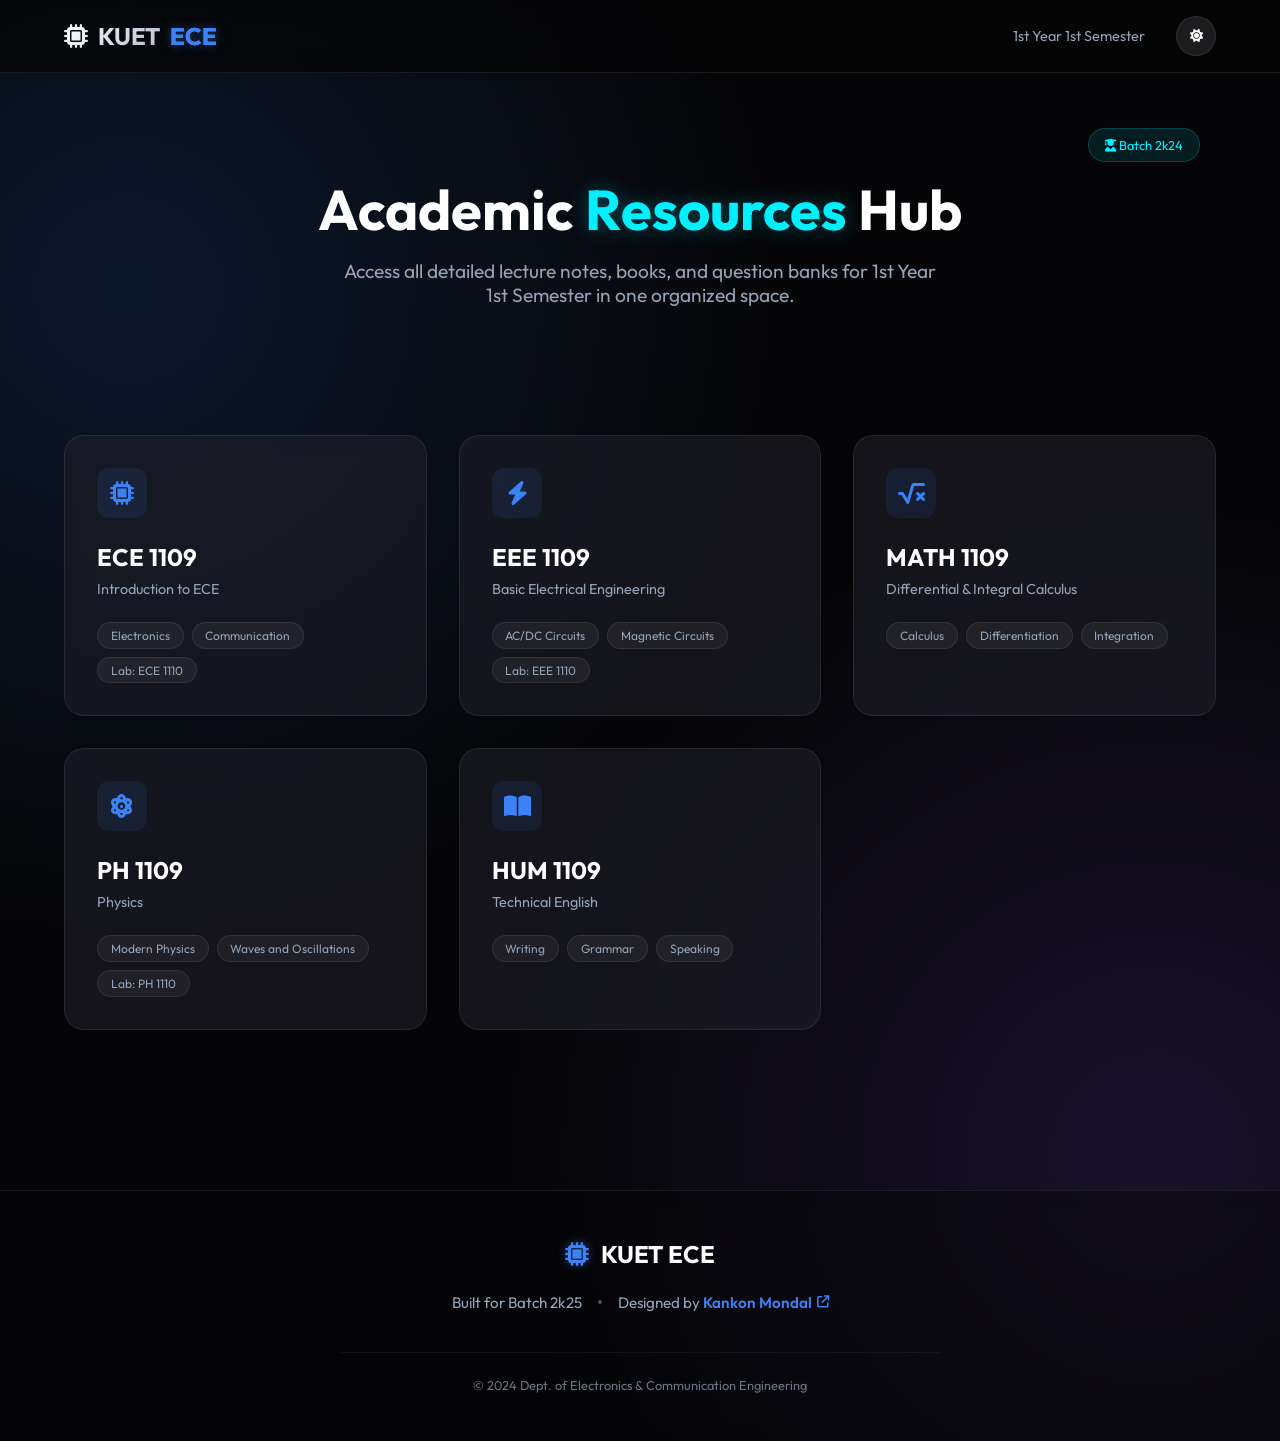
==== index.html @ b1d4f600 "WEbsite" ====
<!DOCTYPE html>
<html lang="en">
<head>
    <meta charset="UTF-8">
    <meta name="viewport" content="width=device-width, initial-scale=1.0">
    <title>KUET ECE | 1-1 Hub</title>
    <link rel="icon" href="logo.ico" type="image/x-icon">
    <link rel="preconnect" href="https://fonts.googleapis.com">
    <link rel="preconnect" href="https://fonts.gstatic.com" crossorigin>
    <link href="https://fonts.googleapis.com/css2?family=Inter:wght@400;500;600;700&family=Outfit:wght@400;500;700&display=swap" rel="stylesheet">
    <link rel="stylesheet" href="style.css">
    <link rel="stylesheet" href="https://cdnjs.cloudflare.com/ajax/libs/font-awesome/6.4.0/css/all.min.css">
</head>
<body>

    <header>
        <div class="logo">
            <i class="fa-solid fa-microchip"></i>
            KUET <span>ECE</span>
        </div>
        <nav>
            <span style="color: var(--text-muted); font-size: 0.9rem;">1st Year 1st Semester</span>
            <button class="theme-toggle" onclick="toggleTheme()" aria-label="Toggle Dark Mode">
                <i class="fa-solid fa-sun"></i>
            </button>
        </nav>
    </header>

    <main>
        <section class="hero">
            <div class="user-badge"><i class="fa-solid fa-user-graduate"></i> Batch 2k24</div>
            <h1>Academic <span class="highlight">Resources</span> Hub</h1>
            <p>Access all detailed lecture notes, books, and question banks for 1st Year 1st Semester in one organized space.</p>
        </section>

        <section class="subject-grid">
            <!-- ECE 1109 -->
            <div class="card" onclick="openViewer('ECE 1109 - Intro to ECE', 'ece')">
                <div class="card-icon"><i class="fa-solid fa-microchip"></i></div>
                <h3>ECE 1109</h3>
                <p>Introduction to ECE</p>
                <div class="tags">
                    <span class="tag">Electronics</span>
                    <span class="tag">Communication</span>
                    <span class="tag">Lab: ECE 1110</span>
                </div>
            </div>

            <!-- EEE 1109 -->
            <div class="card" onclick="openViewer('EEE 1109 - Basic Electrical', 'eee')">
                <div class="card-icon"><i class="fa-solid fa-bolt"></i></div>
                <h3>EEE 1109</h3>
                <p>Basic Electrical Engineering</p>
                <div class="tags">
                    <span class="tag">AC/DC Circuits</span>
                    <span class="tag">Magnetic Circuits</span>
                    <span class="tag">Lab: EEE 1110</span>
                </div>
            </div>

            <!-- Math 1109 -->
            <div class="card" onclick="openViewer('MATH 1109 - Calculus', 'math')">
                <div class="card-icon"><i class="fa-solid fa-square-root-variable"></i></div>
                <h3>MATH 1109</h3>
                <p>Differential & Integral Calculus</p>
                <div class="tags">
                    <span class="tag">Calculus</span>
                    <span class="tag">Differentiation</span>
                    <span class="tag">Integration</span>
                </div>
            </div>

            <!-- Phy 1109 -->
            <div class="card" onclick="openViewer('PH 1109 - Physics', 'phy')">
                <div class="card-icon"><i class="fa-solid fa-atom"></i></div>
                <h3>PH 1109</h3>
                <p>Physics</p>
                <div class="tags">
                    <span class="tag">Modern Physics</span>
                    <span class="tag">Waves and Oscillations</span>
                    <span class="tag">Lab: PH 1110</span>
                </div>
            </div>

            <!-- Hum 1109 -->
            <div class="card" onclick="openViewer('HUM 1109 - Technical English', 'hum')">
                <div class="card-icon"><i class="fa-solid fa-book-open"></i></div>
                <h3>HUM 1109</h3>
                <p>Technical English</p>
                <div class="tags">
                    <span class="tag">Writing</span>
                    <span class="tag">Grammar</span>
                    <span class="tag">Speaking</span>
                </div>
            </div>
        </section>
    </main>

    <div class="resource-viewer" id="viewerModal">
        <div class="viewer-content">
            <div class="viewer-header">
                <h2 id="modalTitle">Subject Name</h2>
                <button class="close-btn" onclick="closeViewer()"><i class="fa-solid fa-xmark"></i></button>
            </div>
            
            <div class="viewer-tabs">
                <button class="tab-btn active" id="notesBtn" onclick="switchTab('notes')">Lecture Notes</button>
                <button class="tab-btn" id="booksBtn" onclick="switchTab('books')">Books</button>
                <button class="tab-btn" onclick="switchTab('questions')">Question Bank</button>
                <button class="tab-btn" id="slidesBtn" onclick="switchTab('slides')">Slides</button>
                <button class="tab-btn" id="notes2k22Btn" onclick="switchTab('notes2k22')">2k22 Notes</button>
                <button class="tab-btn" id="labManualsBtn" onclick="switchTab('labManuals')">Lab Manuals</button>
                <button class="tab-btn" id="writingTabBtn" onclick="switchTab('writing')">Writing Part</button>
                <button class="tab-btn" id="labTabBtn" onclick="switchTab('labs')">Labs (1110)</button>
            </div>
            <iframe id="driveFrame" class="drive-frame" src="about:blank"></iframe>
            
        </div>
    </div>

    <footer>
        <div class="footer-content">
            <div class="footer-logo">
                <i class="fa-solid fa-microchip"></i>
                <span>KUET ECE</span>
            </div>
            
            <div class="footer-links">
                <p>Built for Batch 2k25</p>
                <span class="separator"></span>
                <p>Designed by <a href="https://facebook.com/kankonnil" target="_blank" class="designer-link">Kankon Mondal <i class="fa-solid fa-arrow-up-right-from-square"></i></a></p>
            </div>

            <div class="footer-bottom">
                &copy; 2024 Dept. of Electronics & Communication Engineering
            </div>
        </div>
    </footer>

    <script src="script.js"></script>
</body>
</html>
---- style.css ----
:root {
    --bg-color: #050507;
    --card-bg: rgba(30, 30, 40, 0.6);
    --primary: #3b82f6;
    --accent: #8b5cf6;
    --text-main: #ffffff;
    --text-muted: #94a3b8;
    --glass-border: rgba(255, 255, 255, 0.08);
    --glow: 0 0 20px rgba(59, 130, 246, 0.3);
    --transition: all 0.3s cubic-bezier(0.4, 0, 0.2, 1);
    --ece-color: #00f0ff;
}

* {
    margin: 0;
    padding: 0;
    box-sizing: border-box;
    font-family: 'Outfit', 'Inter', sans-serif;
}

body {
    background-color: var(--bg-color);
    color: var(--text-main);
    background-image: 
        radial-gradient(circle at 10% 20%, rgba(59, 130, 246, 0.15) 0%, transparent 40%),
        radial-gradient(circle at 90% 80%, rgba(139, 92, 246, 0.15) 0%, transparent 40%);
    min-height: 100vh;
    overflow-x: hidden;
}

/* Scrollbar */
::-webkit-scrollbar {
    width: 8px;
}
::-webkit-scrollbar-track {
    background: var(--bg-color);
}
::-webkit-scrollbar-thumb {
    background: #333;
    border-radius: 4px;
}
::-webkit-scrollbar-thumb:hover {
    background: var(--primary);
}

/* Header */
header {
    position: fixed;
    top: 0;
    width: 100%;
    padding: 1rem 5%;
    display: flex;
    justify-content: space-between;
    align-items: center;
    background: rgba(5, 5, 7, 0.8);
    backdrop-filter: blur(12px);
    border-bottom: 1px solid var(--glass-border);
    z-index: 100;
}

.logo {
    font-size: 1.5rem;
    font-weight: 700;
    background: linear-gradient(135deg, #fff, var(--text-muted));
    background-clip: text;
    -webkit-background-clip: text;
    -webkit-text-fill-color: transparent;
    display: flex;
    align-items: center;
    gap: 10px;
}

.logo span {
    color: var(--primary);
    -webkit-text-fill-color: initial;
    text-shadow: 0 0 10px rgba(59, 130, 246, 0.5);
}

nav {
    display: flex;
    align-items: center;
    gap: 15px;
}

/* Main Layout */
main {
    margin-top: 80px;
    padding: 2rem 5%;
    max-width: 1400px;
    margin-left: auto;
    margin-right: auto;
    min-height: calc(100vh - 140px);
}

/* Hero Section */
.hero {
    text-align: center;
    padding: 4rem 0 6rem;
    position: relative;
    animation: fadeIn 0.8s ease-out;
}

.hero h1 {
    font-size: 3.5rem;
    margin-bottom: 1rem;
    line-height: 1.2;
}

.hero h1 .highlight {
    color: var(--ece-color);
    text-shadow: 0 0 20px rgba(0, 240, 255, 0.3);
}

.hero p {
    color: var(--text-muted);
    font-size: 1.2rem;
    max-width: 600px;
    margin: 0 auto 2rem;
}

/* Grid System */
.subject-grid {
    display: grid;
    grid-template-columns: repeat(auto-fit, minmax(300px, 1fr));
    gap: 2rem;
    margin-bottom: 4rem;
}

.card {
    background: var(--card-bg);
    border: 1px solid var(--glass-border);
    border-radius: 20px;
    padding: 2rem;
    transition: var(--transition);
    cursor: pointer;
    position: relative;
    overflow: hidden;
    backdrop-filter: blur(10px);
}

.card::before {
    content: '';
    position: absolute;
    top: 0;
    left: 0;
    width: 100%;
    height: 100%;
    background: linear-gradient(45deg, transparent, rgba(255, 255, 255, 0.03), transparent);
    transform: translateX(-100%);
    transition: 0.5s;
}

.card:hover {
    transform: translateY(-5px);
    border-color: var(--primary);
    box-shadow: 0 10px 30px -10px rgba(0, 0, 0, 0.5);
}

.card:hover::before {
    transform: translateX(100%);
}

.card-icon {
    width: 50px;
    height: 50px;
    background: rgba(59, 130, 246, 0.1);
    border-radius: 12px;
    display: flex;
    align-items: center;
    justify-content: center;
    margin-bottom: 1.5rem;
    color: var(--primary);
    font-size: 1.5rem;
}

.card h3 {
    font-size: 1.5rem;
    margin-bottom: 0.5rem;
}

.card p {
    color: var(--text-muted);
    font-size: 0.9rem;
}

.card .tags {
    margin-top: 1.5rem;
    display: flex;
    gap: 0.5rem;
    flex-wrap: wrap;
}

.tag {
    font-size: 0.75rem;
    padding: 0.3rem 0.8rem;
    background: rgba(255, 255, 255, 0.05);
    border-radius: 20px;
    border: 1px solid var(--glass-border);
    color: var(--text-muted);
}

/* Viewer Modal/Section (Hidden by default) */
.resource-viewer {
    position: fixed;
    top: 0;
    left: 0;
    width: 100%;
    height: 100%;
    background: rgba(0, 0, 0, 0.8);
    backdrop-filter: blur(5px);
    z-index: 1000;
    display: none;
    opacity: 0;
    transition: opacity 0.3s ease;
    align-items: center;
    justify-content: center;
}

.resource-viewer.active {
    display: flex;
    opacity: 1;
}

.viewer-content {
    width: 90%;
    height: 90%;
    max-width: 1200px;
    background: #111;
    border-radius: 20px;
    border: 1px solid var(--glass-border);
    display: flex;
    flex-direction: column;
    overflow: hidden;
    box-shadow: 0 25px 50px -12px rgba(0, 0, 0, 0.5);
    animation: scaleIn 0.3s ease;
}

.viewer-header {
    padding: 1.5rem;
    border-bottom: 1px solid var(--glass-border);
    display: flex;
    justify-content: space-between;
    align-items: center;
    background: rgba(20, 20, 30, 0.9);
}

.close-btn {
    background: none;
    border: none;
    color: var(--text-muted);
    font-size: 1.5rem;
    cursor: pointer;
    transition: 0.2s;
}

.close-btn:hover {
    color: #fff;
}

.viewer-tabs {
    display: flex;
    gap: 1rem;
    padding: 1rem 1.5rem;
    background: rgba(255, 255, 255, 0.02);
}

.tab-btn {
    background: none;
    border: none;
    color: var(--text-muted);
    padding: 0.5rem 1rem;
    cursor: pointer;
    font-size: 0.9rem;
    border-radius: 8px;
    transition: 0.2s;
}

.tab-btn.active {
    background: var(--primary);
    color: #fff;
}

.drive-frame {
    flex: 1;
    width: 100%;
    border: none;
    background: #ffffff;
}

.drive-frame.inverted {
    filter: invert(1) hue-rotate(180deg);
}

/* Animations */
@keyframes fadeIn {
    from { opacity: 0; transform: translateY(20px); }
    to { opacity: 1; transform: translateY(0); }
}

@keyframes scaleIn {
    from { opacity: 0; transform: scale(0.95); }
    to { opacity: 1; transform: scale(1); }
}

/* Footer */
/* Footer */
footer {
    border-top: 1px solid var(--glass-border);
    background: rgba(5, 5, 7, 0.5); /* Semi-transparent dark for default */
    backdrop-filter: blur(10px);
    margin-top: 4rem;
}

.footer-content {
    max-width: 1200px;
    margin: 0 auto;
    padding: 3rem 1.5rem;
    display: flex;
    flex-direction: column;
    align-items: center;
    gap: 1.5rem;
    text-align: center;
}

.footer-logo {
    display: flex;
    align-items: center;
    gap: 0.8rem;
    font-size: 1.5rem;
    font-weight: 700;
    color: var(--text-main);
}

.footer-logo i {
    color: var(--primary);
    filter: drop-shadow(0 0 5px rgba(59, 130, 246, 0.5));
}

.footer-links {
    display: flex;
    align-items: center;
    gap: 1rem;
    flex-wrap: wrap;
    justify-content: center;
    color: var(--text-muted);
    font-size: 0.95rem;
}

.separator {
    width: 4px;
    height: 4px;
    background: var(--text-muted);
    border-radius: 50%;
    opacity: 0.5;
}

.designer-link {
    color: var(--primary);
    text-decoration: none;
    font-weight: 600;
    transition: var(--transition);
    display: inline-flex;
    align-items: center;
    gap: 5px;
}

.designer-link:hover {
    color: var(--accent);
    text-decoration: underline;
    text-underline-offset: 4px;
}

.designer-link i {
    font-size: 0.8em;
}

.footer-bottom {
    font-size: 0.8rem;
    color: var(--text-muted);
    opacity: 0.7;
    margin-top: 1rem;
    padding-top: 1.5rem;
    border-top: 1px solid var(--glass-border);
    width: 100%;
    max-width: 600px;
}

/* Badge for user */
.user-badge {
    position: absolute;
    top: 1rem;
    right: 1rem;
    background: rgba(0, 240, 255, 0.1);
    color: var(--ece-color);
    padding: 0.5rem 1rem;
    border-radius: 20px;
    font-size: 0.8rem;
    border: 1px solid rgba(0, 240, 255, 0.2);
}

/* Mobile Responsiveness */
@media (max-width: 768px) {
    header {
        padding: 1rem;
    }

    .hero h1 {
        font-size: 2.5rem;
    }

    .subject-grid {
        grid-template-columns: 1fr;
    }

    .viewer-content {
        width: 100%;
        height: 100%;
        border-radius: 0;
        border: none;
    }

    .viewer-header {
        padding: 1rem;
    }
    
    .viewer-header h2 {
        font-size: 1.2rem;
    }

    .viewer-tabs {
        padding: 0.5rem;
        flex-wrap: wrap; /* Allow wrapping to multiple lines */
        justify-content: center;
        overflow-x: visible; /* Remove horizontal scroll */
        gap: 0.5rem;
    }
    
    .viewer-tabs::-webkit-scrollbar {
        display: none; /* Hide scrollbar */
    }

    .tab-btn {
        flex: 1 1 calc(33% - 10px); /* 3 items per row approx, or auto wrap */
        min-width: 100px;
        text-align: center;
        white-space: normal; /* Allow text to wrap to 2 lines */
        line-height: 1.2;
        padding: 0.8rem 0.5rem;
        display: flex;
        align-items: center;
        justify-content: center;
        height: auto;
    }
}
/* Light Mode Override */
[data-theme="light"] {
    --bg-color: #f8fafc;
    --card-bg: rgba(255, 255, 255, 0.9);
    --primary: #2563eb;
    --accent: #7c3aed;
    --text-main: #0f172a;
    --text-muted: #64748b;
    --glass-border: rgba(0, 0, 0, 0.08); /* More subtle border */
    --glow: 0 0 20px rgba(37, 99, 235, 0.15);
    --ece-color: #0284c7;
}

/* Light mode specific adjustments */
[data-theme="light"] .logo span {
    text-shadow: none;
}

[data-theme="light"] header {
    background: rgba(255, 255, 255, 0.85); /* Light glass */
}

[data-theme="light"] .user-badge {
    background: rgba(2, 132, 199, 0.1);
    color: var(--ece-color);
    border: 1px solid rgba(2, 132, 199, 0.2);
}

[data-theme="light"] .card {
    box-shadow: 0 4px 6px -1px rgba(0, 0, 0, 0.05);
}

[data-theme="light"] .card:hover {
    box-shadow: 0 20px 25px -5px rgba(0, 0, 0, 0.1), 0 10px 10px -5px rgba(0, 0, 0, 0.04);
}

[data-theme="light"] .viewer-content {
    background: #ffffff;
    box-shadow: 0 25px 50px -12px rgba(0, 0, 0, 0.15);
}

[data-theme="light"] .viewer-header {
    background: rgba(248, 250, 252, 0.95);
    border-bottom: 1px solid rgba(0, 0, 0, 0.05);
}

[data-theme="light"] .viewer-tabs {
    background: rgba(0, 0, 0, 0.02);
}

[data-theme="light"] .tag {
    background: rgba(0, 0, 0, 0.04);
    border-color: rgba(0,0,0,0.05);
}

[data-theme="light"] footer {
    background: rgba(255, 255, 255, 0.85);
}

/* The toggle button style */
.theme-toggle {
    background: rgba(255, 255, 255, 0.1);
    border: 1px solid var(--glass-border);
    color: var(--text-main);
    width: 40px;
    height: 40px;
    border-radius: 50%;
    display: flex;
    align-items: center;
    justify-content: center;
    cursor: pointer;
    transition: var(--transition);
    margin-left: 1rem;
}

.theme-toggle:hover {
    background: var(--primary);
    color: white;
    transform: rotate(15deg);
}

[data-theme="light"] .theme-toggle {
    background: rgba(0, 0, 0, 0.05);
}
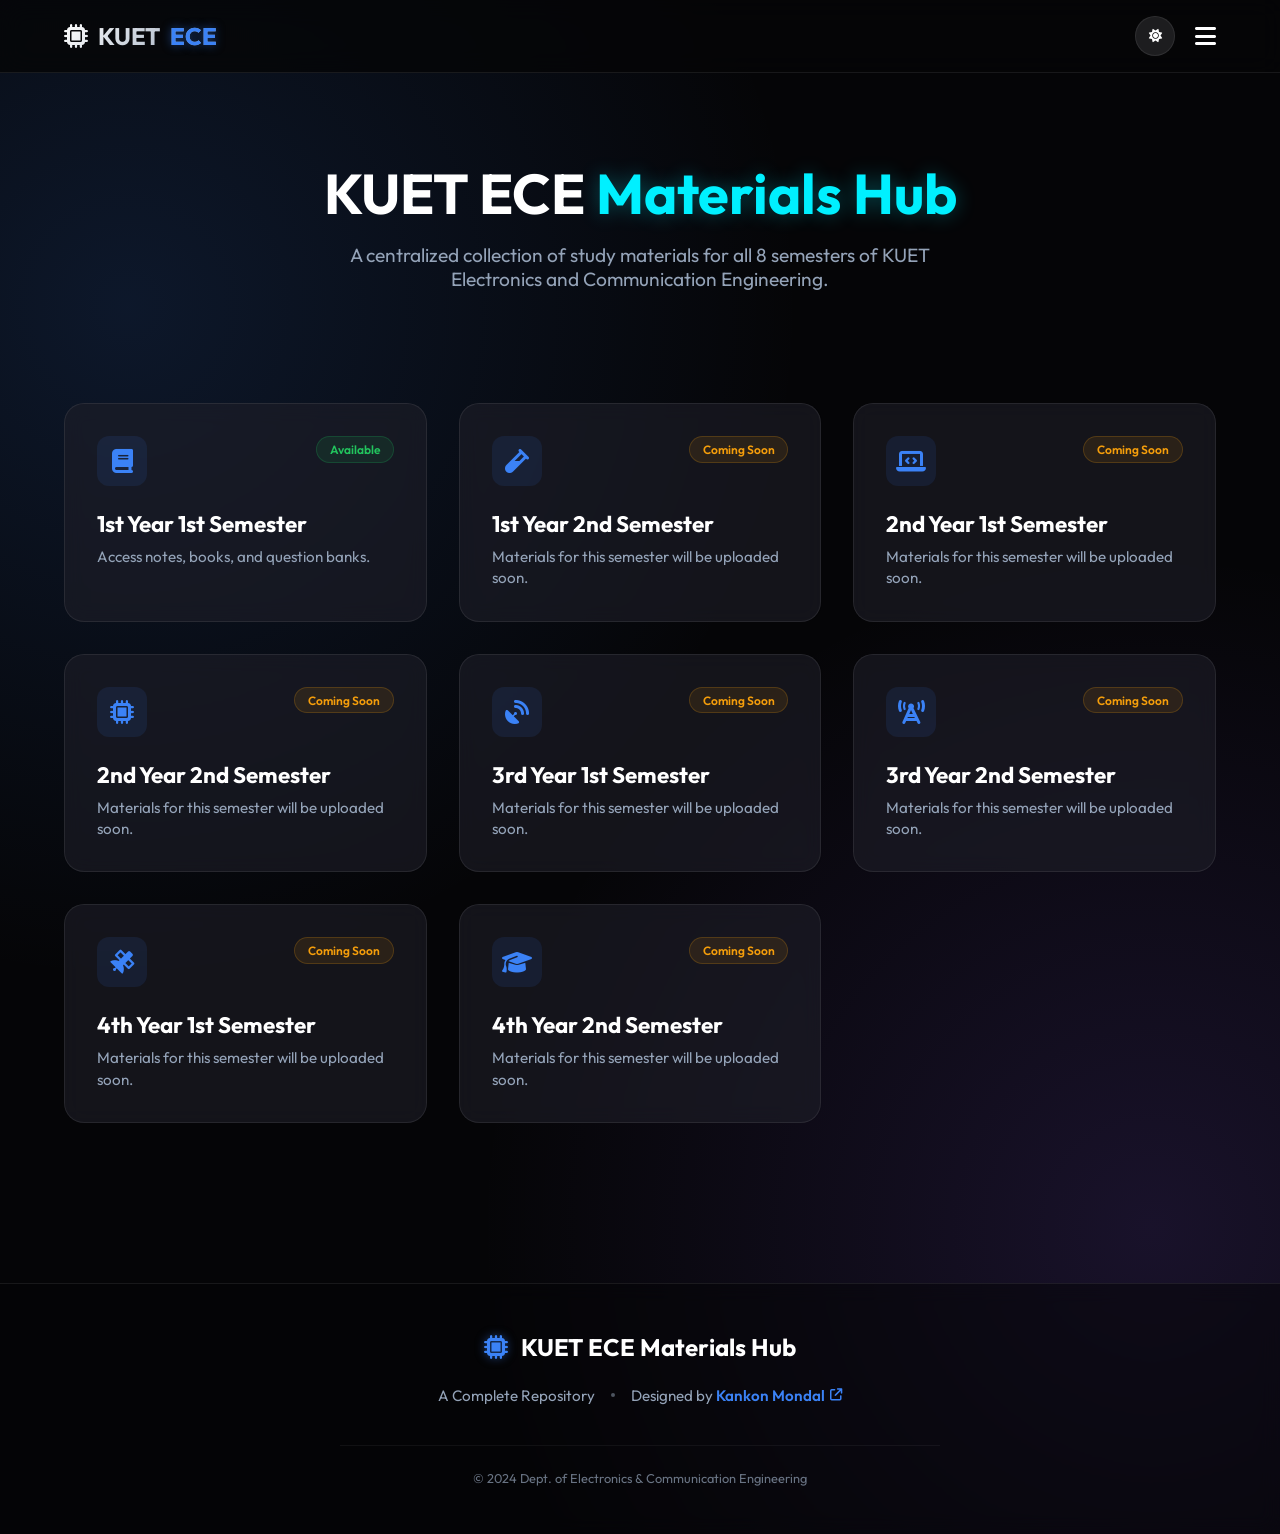
==== commit 55c9ba14: "Added All Semesters" ====
--- a/index.html
+++ b/index.html
@@ -3,130 +3,147 @@
 <head>
     <meta charset="UTF-8">
     <meta name="viewport" content="width=device-width, initial-scale=1.0">
-    <title>KUET ECE | 1-1 Hub</title>
-    <link rel="icon" href="logo.ico" type="image/x-icon">
+    <title>KUET ECE Materials Hub</title>
+    <meta name="description" content="A centralized collection of study materials for KUET Electronics and Communication Engineering.">
+    <meta property="og:title" content="KUET ECE Materials Hub">
+    <meta property="og:description" content="Access lecture notes, books, and question banks for KUET ECE.">
+    <meta property="og:type" content="website">
+    <meta name="theme-color" content="#3b82f6">
+    <link rel="icon" href="assets/logo.ico" type="image/x-icon">
     <link rel="preconnect" href="https://fonts.googleapis.com">
     <link rel="preconnect" href="https://fonts.gstatic.com" crossorigin>
     <link href="https://fonts.googleapis.com/css2?family=Inter:wght@400;500;600;700&family=Outfit:wght@400;500;700&display=swap" rel="stylesheet">
-    <link rel="stylesheet" href="style.css">
+    <link rel="stylesheet" href="css/style.css">
     <link rel="stylesheet" href="https://cdnjs.cloudflare.com/ajax/libs/font-awesome/6.4.0/css/all.min.css">
 </head>
 <body>
 
     <header>
-        <div class="logo">
+        <a href="index.html" class="logo">
             <i class="fa-solid fa-microchip"></i>
             KUET <span>ECE</span>
-        </div>
-        <nav>
-            <span style="color: var(--text-muted); font-size: 0.9rem;">1st Year 1st Semester</span>
-            <button class="theme-toggle" onclick="toggleTheme()" aria-label="Toggle Dark Mode">
-                <i class="fa-solid fa-sun"></i>
-            </button>
+        </a>
+        <nav class="main-nav">
+            <div class="nav-links">
+                <a href="index.html" class="active">Home</a>
+                <a href="pages/semester-1-1.html">Semester 1-1</a>
+                <a href="pages/semester-1-2.html">Semester 1-2</a>
+                <a href="pages/semester-2-1.html">Semester 2-1</a>
+                <a href="pages/semester-2-2.html">Semester 2-2</a>
+                <a href="pages/semester-3-1.html">Semester 3-1</a>
+                <a href="pages/semester-3-2.html">Semester 3-2</a>
+                <a href="pages/semester-4-1.html">Semester 4-1</a>
+                <a href="pages/semester-4-2.html">Semester 4-2</a>
+            </div>
+            <div class="nav-actions">
+                <button class="theme-toggle" onclick="toggleTheme()" aria-label="Toggle Dark Mode">
+                    <i class="fa-solid fa-sun"></i>
+                </button>
+                <button class="mobile-menu-btn" onclick="toggleMobileMenu()" aria-label="Toggle Menu">
+                    <i class="fa-solid fa-bars"></i>
+                </button>
+            </div>
         </nav>
     </header>
 
     <main>
-        <section class="hero">
-            <div class="user-badge"><i class="fa-solid fa-user-graduate"></i> Batch 2k24</div>
-            <h1>Academic <span class="highlight">Resources</span> Hub</h1>
-            <p>Access all detailed lecture notes, books, and question banks for 1st Year 1st Semester in one organized space.</p>
+        <section class="hero hub-hero">
+            <h1>KUET ECE <span class="highlight">Materials Hub</span></h1>
+            <p>A centralized collection of study materials for all 8 semesters of KUET Electronics and Communication Engineering.</p>
         </section>
 
-        <section class="subject-grid">
-            <!-- ECE 1109 -->
-            <div class="card" onclick="openViewer('ECE 1109 - Intro to ECE', 'ece')">
-                <div class="card-icon"><i class="fa-solid fa-microchip"></i></div>
-                <h3>ECE 1109</h3>
-                <p>Introduction to ECE</p>
-                <div class="tags">
-                    <span class="tag">Electronics</span>
-                    <span class="tag">Communication</span>
-                    <span class="tag">Lab: ECE 1110</span>
+        <section class="hub-grid">
+            <!-- Semester 1-1 -->
+            <a href="pages/semester-1-1.html" class="hub-card">
+                <div class="hub-card-header">
+                    <div class="hub-card-icon"><i class="fa-solid fa-book"></i></div>
+                    <span class="status-badge available">Available</span>
                 </div>
-            </div>
+                <h3>1st Year 1st Semester</h3>
+                <p>Access notes, books, and question banks.</p>
+            </a>
 
-            <!-- EEE 1109 -->
-            <div class="card" onclick="openViewer('EEE 1109 - Basic Electrical', 'eee')">
-                <div class="card-icon"><i class="fa-solid fa-bolt"></i></div>
-                <h3>EEE 1109</h3>
-                <p>Basic Electrical Engineering</p>
-                <div class="tags">
-                    <span class="tag">AC/DC Circuits</span>
-                    <span class="tag">Magnetic Circuits</span>
-                    <span class="tag">Lab: EEE 1110</span>
+            <!-- Semester 1-2 -->
+            <a href="pages/semester-1-2.html" class="hub-card">
+                <div class="hub-card-header">
+                    <div class="hub-card-icon"><i class="fa-solid fa-vial"></i></div>
+                    <span class="status-badge upcoming">Coming Soon</span>
                 </div>
-            </div>
+                <h3>1st Year 2nd Semester</h3>
+                <p>Materials for this semester will be uploaded soon.</p>
+            </a>
 
-            <!-- Math 1109 -->
-            <div class="card" onclick="openViewer('MATH 1109 - Calculus', 'math')">
-                <div class="card-icon"><i class="fa-solid fa-square-root-variable"></i></div>
-                <h3>MATH 1109</h3>
-                <p>Differential & Integral Calculus</p>
-                <div class="tags">
-                    <span class="tag">Calculus</span>
-                    <span class="tag">Differentiation</span>
-                    <span class="tag">Integration</span>
+            <!-- Semester 2-1 -->
+            <a href="pages/semester-2-1.html" class="hub-card">
+                <div class="hub-card-header">
+                    <div class="hub-card-icon"><i class="fa-solid fa-laptop-code"></i></div>
+                    <span class="status-badge upcoming">Coming Soon</span>
                 </div>
-            </div>
+                <h3>2nd Year 1st Semester</h3>
+                <p>Materials for this semester will be uploaded soon.</p>
+            </a>
 
-            <!-- Phy 1109 -->
-            <div class="card" onclick="openViewer('PH 1109 - Physics', 'phy')">
-                <div class="card-icon"><i class="fa-solid fa-atom"></i></div>
-                <h3>PH 1109</h3>
-                <p>Physics</p>
-                <div class="tags">
-                    <span class="tag">Modern Physics</span>
-                    <span class="tag">Waves and Oscillations</span>
-                    <span class="tag">Lab: PH 1110</span>
+            <!-- Semester 2-2 -->
+            <a href="pages/semester-2-2.html" class="hub-card">
+                <div class="hub-card-header">
+                    <div class="hub-card-icon"><i class="fa-solid fa-microchip"></i></div>
+                    <span class="status-badge upcoming">Coming Soon</span>
                 </div>
-            </div>
+                <h3>2nd Year 2nd Semester</h3>
+                <p>Materials for this semester will be uploaded soon.</p>
+            </a>
 
-            <!-- Hum 1109 -->
-            <div class="card" onclick="openViewer('HUM 1109 - Technical English', 'hum')">
-                <div class="card-icon"><i class="fa-solid fa-book-open"></i></div>
-                <h3>HUM 1109</h3>
-                <p>Technical English</p>
-                <div class="tags">
-                    <span class="tag">Writing</span>
-                    <span class="tag">Grammar</span>
-                    <span class="tag">Speaking</span>
+            <!-- Semester 3-1 -->
+            <a href="pages/semester-3-1.html" class="hub-card">
+                <div class="hub-card-header">
+                    <div class="hub-card-icon"><i class="fa-solid fa-satellite-dish"></i></div>
+                    <span class="status-badge upcoming">Coming Soon</span>
                 </div>
-            </div>
+                <h3>3rd Year 1st Semester</h3>
+                <p>Materials for this semester will be uploaded soon.</p>
+            </a>
+
+            <!-- Semester 3-2 -->
+            <a href="pages/semester-3-2.html" class="hub-card">
+                <div class="hub-card-header">
+                    <div class="hub-card-icon"><i class="fa-solid fa-tower-cell"></i></div>
+                    <span class="status-badge upcoming">Coming Soon</span>
+                </div>
+                <h3>3rd Year 2nd Semester</h3>
+                <p>Materials for this semester will be uploaded soon.</p>
+            </a>
+
+            <!-- Semester 4-1 -->
+            <a href="pages/semester-4-1.html" class="hub-card">
+                <div class="hub-card-header">
+                    <div class="hub-card-icon"><i class="fa-solid fa-satellite"></i></div>
+                    <span class="status-badge upcoming">Coming Soon</span>
+                </div>
+                <h3>4th Year 1st Semester</h3>
+                <p>Materials for this semester will be uploaded soon.</p>
+            </a>
+
+            <!-- Semester 4-2 -->
+            <a href="pages/semester-4-2.html" class="hub-card">
+                <div class="hub-card-header">
+                    <div class="hub-card-icon"><i class="fa-solid fa-graduation-cap"></i></div>
+                    <span class="status-badge upcoming">Coming Soon</span>
+                </div>
+                <h3>4th Year 2nd Semester</h3>
+                <p>Materials for this semester will be uploaded soon.</p>
+            </a>
         </section>
     </main>
-
-    <div class="resource-viewer" id="viewerModal">
-        <div class="viewer-content">
-            <div class="viewer-header">
-                <h2 id="modalTitle">Subject Name</h2>
-                <button class="close-btn" onclick="closeViewer()"><i class="fa-solid fa-xmark"></i></button>
-            </div>
-            
-            <div class="viewer-tabs">
-                <button class="tab-btn active" id="notesBtn" onclick="switchTab('notes')">Lecture Notes</button>
-                <button class="tab-btn" id="booksBtn" onclick="switchTab('books')">Books</button>
-                <button class="tab-btn" onclick="switchTab('questions')">Question Bank</button>
-                <button class="tab-btn" id="slidesBtn" onclick="switchTab('slides')">Slides</button>
-                <button class="tab-btn" id="notes2k22Btn" onclick="switchTab('notes2k22')">2k22 Notes</button>
-                <button class="tab-btn" id="labManualsBtn" onclick="switchTab('labManuals')">Lab Manuals</button>
-                <button class="tab-btn" id="writingTabBtn" onclick="switchTab('writing')">Writing Part</button>
-                <button class="tab-btn" id="labTabBtn" onclick="switchTab('labs')">Labs (1110)</button>
-            </div>
-            <iframe id="driveFrame" class="drive-frame" src="about:blank"></iframe>
-            
-        </div>
-    </div>
 
     <footer>
         <div class="footer-content">
             <div class="footer-logo">
                 <i class="fa-solid fa-microchip"></i>
-                <span>KUET ECE</span>
+                <span>KUET ECE Materials Hub</span>
             </div>
             
             <div class="footer-links">
-                <p>Built for Batch 2k25</p>
+                <p>A Complete Repository</p>
                 <span class="separator"></span>
                 <p>Designed by <a href="https://facebook.com/kankonnil" target="_blank" class="designer-link">Kankon Mondal <i class="fa-solid fa-arrow-up-right-from-square"></i></a></p>
             </div>
@@ -137,6 +154,9 @@
         </div>
     </footer>
 
-    <script src="script.js"></script>
+    <script src="js/script.js"></script>
+    <button id="scrollTopBtn" class="scroll-top-btn" onclick="scrollToTop()" aria-label="Scroll to top">
+        <i class="fa-solid fa-arrow-up"></i>
+    </button>
 </body>
 </html>
--- a/css/style.css
+++ b/css/style.css
@@ -0,0 +1,838 @@
+:root {
+    --bg-color: #050507;
+    --card-bg: rgba(30, 30, 40, 0.6);
+    --primary: #3b82f6;
+    --accent: #8b5cf6;
+    --text-main: #ffffff;
+    --text-muted: #94a3b8;
+    --glass-border: rgba(255, 255, 255, 0.08);
+    --glow: 0 0 20px rgba(59, 130, 246, 0.3);
+    --transition: all 0.3s cubic-bezier(0.4, 0, 0.2, 1);
+    --ece-color: #00f0ff;
+}
+
+* {
+    margin: 0;
+    padding: 0;
+    box-sizing: border-box;
+    font-family: 'Outfit', 'Inter', sans-serif;
+}
+
+body {
+    background-color: var(--bg-color);
+    color: var(--text-main);
+    background-image: 
+        radial-gradient(circle at 10% 20%, rgba(59, 130, 246, 0.15) 0%, transparent 40%),
+        radial-gradient(circle at 90% 80%, rgba(139, 92, 246, 0.15) 0%, transparent 40%);
+    min-height: 100vh;
+    overflow-x: hidden;
+}
+
+/* Scrollbar */
+::-webkit-scrollbar {
+    width: 8px;
+}
+::-webkit-scrollbar-track {
+    background: var(--bg-color);
+}
+::-webkit-scrollbar-thumb {
+    background: #333;
+    border-radius: 4px;
+}
+::-webkit-scrollbar-thumb:hover {
+    background: var(--primary);
+}
+
+/* Header */
+header {
+    position: fixed;
+    top: 0;
+    width: 100%;
+    padding: 1rem 5%;
+    display: flex;
+    justify-content: space-between;
+    align-items: center;
+    background: rgba(5, 5, 7, 0.8);
+    backdrop-filter: blur(12px);
+    border-bottom: 1px solid var(--glass-border);
+    z-index: 100;
+    transition: var(--transition);
+}
+
+header.scrolled {
+    padding: 0.6rem 5%;
+    background: rgba(5, 5, 7, 0.95);
+    box-shadow: 0 10px 30px rgba(0, 0, 0, 0.5);
+    border-bottom: 1px solid rgba(255, 255, 255, 0.1);
+}
+
+[data-theme="light"] header.scrolled {
+    background: rgba(255, 255, 255, 0.95);
+    box-shadow: 0 10px 20px rgba(0, 0, 0, 0.05);
+    border-bottom: 1px solid rgba(0, 0, 0, 0.1);
+}
+
+.logo {
+    font-size: 1.5rem;
+    font-weight: 700;
+    background: linear-gradient(135deg, #fff, var(--text-muted));
+    background-clip: text;
+    -webkit-background-clip: text;
+    -webkit-text-fill-color: transparent;
+    display: flex;
+    align-items: center;
+    gap: 10px;
+    text-decoration: none;
+}
+
+.logo span {
+    color: var(--primary);
+    -webkit-text-fill-color: initial;
+    text-shadow: 0 0 10px rgba(59, 130, 246, 0.5);
+}
+
+.main-nav {
+    display: flex;
+    align-items: center;
+    gap: 20px;
+}
+
+.nav-links {
+    display: none; /* Hide nav by default, toggle with hamburger */
+    position: absolute;
+    top: 100%;
+    right: 5%;
+    left: auto;
+    width: 250px;
+    background: rgba(15, 15, 20, 0.95);
+    backdrop-filter: blur(15px);
+    flex-direction: column;
+    padding: 1rem;
+    border: 1px solid var(--glass-border);
+    border-top: none;
+    border-radius: 0 0 16px 16px;
+    gap: 5px;
+    box-shadow: 0 10px 30px rgba(0, 0, 0, 0.5);
+}
+
+.nav-links.active {
+    display: flex;
+}
+
+.nav-links a {
+    color: var(--text-muted);
+    text-decoration: none;
+    font-size: 0.95rem;
+    font-weight: 500;
+    transition: var(--transition);
+    padding: 0.8rem 1rem;
+    border-radius: 8px;
+    width: 100%;
+    text-align: left;
+}
+
+.nav-links a:hover,
+.nav-links a.active {
+    color: var(--text-main);
+    background: rgba(255, 255, 255, 0.05);
+}
+
+[data-theme="light"] .nav-links {
+    background: rgba(255, 255, 255, 0.95);
+}
+
+[data-theme="light"] .nav-links a:hover,
+[data-theme="light"] .nav-links a.active {
+    color: var(--primary);
+    background: rgba(0, 0, 0, 0.05);
+}
+
+.nav-actions {
+    display: flex;
+    align-items: center;
+    gap: 10px;
+}
+
+.mobile-menu-btn {
+    display: block;
+    background: none;
+    border: none;
+    color: var(--text-main);
+    font-size: 1.5rem;
+    cursor: pointer;
+    margin-left: 10px;
+}
+
+/* Main Layout */
+main {
+    margin-top: 80px;
+    padding: 2rem 5%;
+    max-width: 1400px;
+    margin-left: auto;
+    margin-right: auto;
+    min-height: calc(100vh - 140px);
+}
+
+/* Hero Section */
+.hero {
+    text-align: center;
+    padding: 4rem 0 6rem;
+    position: relative;
+    animation: fadeIn 0.8s ease-out;
+}
+
+.hero h1 {
+    font-size: 3.5rem;
+    margin-bottom: 1rem;
+    line-height: 1.2;
+}
+
+.hero h1 .highlight {
+    color: var(--ece-color);
+    text-shadow: 0 0 20px rgba(0, 240, 255, 0.3);
+}
+
+.hero p {
+    color: var(--text-muted);
+    font-size: 1.2rem;
+    max-width: 600px;
+    margin: 0 auto 2rem;
+}
+
+/* Grid System */
+.subject-grid {
+    display: grid;
+    grid-template-columns: repeat(auto-fit, minmax(300px, 1fr));
+    gap: 2rem;
+    margin-bottom: 4rem;
+}
+
+.card {
+    background: var(--card-bg);
+    border: 1px solid var(--glass-border);
+    border-radius: 20px;
+    padding: 2rem;
+    transition: var(--transition);
+    cursor: pointer;
+    position: relative;
+    overflow: hidden;
+    backdrop-filter: blur(10px);
+}
+
+.card::before {
+    content: '';
+    position: absolute;
+    top: 0;
+    left: 0;
+    width: 100%;
+    height: 100%;
+    background: linear-gradient(45deg, transparent, rgba(255, 255, 255, 0.03), transparent);
+    transform: translateX(-100%);
+    transition: 0.5s;
+}
+
+.card:hover {
+    transform: translateY(-5px);
+    border-color: var(--primary);
+    box-shadow: 0 10px 30px -10px rgba(0, 0, 0, 0.5);
+}
+
+.card:hover::before {
+    transform: translateX(100%);
+}
+
+.card-icon {
+    width: 50px;
+    height: 50px;
+    background: rgba(59, 130, 246, 0.1);
+    border-radius: 12px;
+    display: flex;
+    align-items: center;
+    justify-content: center;
+    margin-bottom: 1.5rem;
+    color: var(--primary);
+    font-size: 1.5rem;
+}
+
+.card h3 {
+    font-size: 1.5rem;
+    margin-bottom: 0.5rem;
+}
+
+.card p {
+    color: var(--text-muted);
+    font-size: 0.9rem;
+}
+
+.card .tags {
+    margin-top: 1.5rem;
+    display: flex;
+    gap: 0.5rem;
+    flex-wrap: wrap;
+}
+
+.tag {
+    font-size: 0.75rem;
+    padding: 0.3rem 0.8rem;
+    background: rgba(255, 255, 255, 0.05);
+    border-radius: 20px;
+    border: 1px solid var(--glass-border);
+    color: var(--text-muted);
+}
+
+/* Hub Layout */
+.hub-hero {
+    padding: 3rem 0 5rem;
+}
+
+.hub-grid {
+    display: grid;
+    grid-template-columns: repeat(auto-fill, minmax(280px, 1fr));
+    gap: 2rem;
+    margin-bottom: 4rem;
+}
+
+@keyframes slideUpFade {
+    from {
+        opacity: 0;
+        transform: translateY(30px);
+    }
+    to {
+        opacity: 1;
+        transform: translateY(0);
+    }
+}
+
+.hub-card {
+    background: var(--card-bg);
+    border: 1px solid var(--glass-border);
+    border-radius: 20px;
+    padding: 2rem;
+    transition: var(--transition);
+    cursor: pointer;
+    position: relative;
+    overflow: hidden;
+    backdrop-filter: blur(10px);
+    text-decoration: none;
+    color: var(--text-main);
+    display: flex;
+    flex-direction: column;
+    opacity: 0;
+    animation: slideUpFade 0.6s cubic-bezier(0.16, 1, 0.3, 1) forwards;
+}
+
+.hub-card:nth-child(1) { animation-delay: 0.05s; }
+.hub-card:nth-child(2) { animation-delay: 0.1s; }
+.hub-card:nth-child(3) { animation-delay: 0.15s; }
+.hub-card:nth-child(4) { animation-delay: 0.2s; }
+.hub-card:nth-child(5) { animation-delay: 0.25s; }
+.hub-card:nth-child(6) { animation-delay: 0.3s; }
+.hub-card:nth-child(7) { animation-delay: 0.35s; }
+.hub-card:nth-child(8) { animation-delay: 0.4s; }
+
+.hub-card:hover {
+    transform: translateY(-5px);
+    border-color: var(--primary);
+    box-shadow: 0 10px 30px -10px rgba(0, 0, 0, 0.5);
+}
+
+.hub-card-header {
+    display: flex;
+    justify-content: space-between;
+    align-items: flex-start;
+    margin-bottom: 1.5rem;
+}
+
+.hub-card-icon {
+    width: 50px;
+    height: 50px;
+    background: rgba(59, 130, 246, 0.1);
+    border-radius: 12px;
+    display: flex;
+    align-items: center;
+    justify-content: center;
+    color: var(--primary);
+    font-size: 1.5rem;
+}
+
+.hub-card h3 {
+    font-size: 1.4rem;
+    margin-bottom: 0.5rem;
+}
+
+.hub-card p {
+    color: var(--text-muted);
+    font-size: 0.95rem;
+    line-height: 1.4;
+    flex-grow: 1;
+}
+
+.status-badge {
+    font-size: 0.75rem;
+    padding: 0.3rem 0.8rem;
+    border-radius: 20px;
+    font-weight: 600;
+}
+
+.status-badge.available {
+    background: rgba(34, 197, 94, 0.1);
+    color: #22c55e;
+    border: 1px solid rgba(34, 197, 94, 0.2);
+}
+
+.status-badge.upcoming {
+    background: rgba(245, 158, 11, 0.1);
+    color: #f59e0b;
+    border: 1px solid rgba(245, 158, 11, 0.2);
+}
+
+[data-theme="light"] .status-badge.available {
+    background: #dcfce7;
+    color: #166534;
+}
+
+[data-theme="light"] .status-badge.upcoming {
+    background: #fef3c7;
+    color: #92400e;
+}
+
+/* Coming Soon Pages */
+.center-main {
+    display: flex;
+    align-items: center;
+    justify-content: center;
+    min-height: calc(100vh - 250px);
+}
+
+.coming-soon-page {
+    text-align: center;
+    animation: fadeIn 0.8s ease-out;
+    padding: 3rem;
+    background: var(--card-bg);
+    border: 1px solid var(--glass-border);
+    border-radius: 24px;
+    backdrop-filter: blur(10px);
+    max-width: 600px;
+    width: 100%;
+}
+
+.coming-soon-icon {
+    font-size: 4rem;
+    color: var(--primary);
+    margin-bottom: 1.5rem;
+    filter: drop-shadow(0 0 15px rgba(59, 130, 246, 0.5));
+    animation: float 3s ease-in-out infinite;
+}
+
+.coming-soon-page h2 {
+    font-size: 2.5rem;
+    margin-bottom: 1rem;
+    color: var(--text-main);
+}
+
+.coming-soon-page p {
+    color: var(--text-muted);
+    font-size: 1.1rem;
+    margin-bottom: 2.5rem;
+}
+
+.btn-back {
+    display: inline-flex;
+    align-items: center;
+    gap: 8px;
+    background: var(--primary);
+    color: #fff;
+    padding: 0.8rem 1.5rem;
+    border-radius: 12px;
+    text-decoration: none;
+    font-weight: 500;
+    transition: var(--transition);
+}
+
+.btn-back:hover {
+    background: var(--accent);
+    transform: translateY(-2px);
+    box-shadow: 0 10px 20px -10px var(--accent);
+}
+
+@keyframes float {
+    0% { transform: translateY(0px); }
+    50% { transform: translateY(-10px); }
+    100% { transform: translateY(0px); }
+}
+
+/* Viewer Modal/Section (Hidden by default) */
+.resource-viewer {
+    position: fixed;
+    top: 0;
+    left: 0;
+    width: 100%;
+    height: 100%;
+    background: rgba(0, 0, 0, 0.8);
+    backdrop-filter: blur(5px);
+    z-index: 1000;
+    display: none;
+    opacity: 0;
+    transition: opacity 0.3s ease;
+    align-items: center;
+    justify-content: center;
+}
+
+.resource-viewer.active {
+    display: flex;
+    opacity: 1;
+}
+
+.viewer-content {
+    width: 90%;
+    height: 90%;
+    max-width: 1200px;
+    background: #111;
+    border-radius: 20px;
+    border: 1px solid var(--glass-border);
+    display: flex;
+    flex-direction: column;
+    overflow: hidden;
+    box-shadow: 0 25px 50px -12px rgba(0, 0, 0, 0.5);
+    animation: scaleIn 0.3s ease;
+}
+
+.viewer-header {
+    padding: 1.5rem;
+    border-bottom: 1px solid var(--glass-border);
+    display: flex;
+    justify-content: space-between;
+    align-items: center;
+    background: rgba(20, 20, 30, 0.9);
+}
+
+.close-btn {
+    background: none;
+    border: none;
+    color: var(--text-muted);
+    font-size: 1.5rem;
+    cursor: pointer;
+    transition: 0.2s;
+}
+
+.close-btn:hover {
+    color: #fff;
+}
+
+.viewer-tabs {
+    display: flex;
+    gap: 1rem;
+    padding: 1rem 1.5rem;
+    background: rgba(255, 255, 255, 0.02);
+}
+
+.tab-btn {
+    background: none;
+    border: none;
+    color: var(--text-muted);
+    padding: 0.5rem 1rem;
+    cursor: pointer;
+    font-size: 0.9rem;
+    border-radius: 8px;
+    transition: 0.2s;
+}
+
+.tab-btn.active {
+    background: var(--primary);
+    color: #fff;
+}
+
+.drive-frame {
+    flex: 1;
+    width: 100%;
+    border: none;
+    background: #ffffff;
+}
+
+.drive-frame.inverted {
+    filter: invert(1) hue-rotate(180deg);
+}
+
+/* Animations */
+@keyframes fadeIn {
+    from { opacity: 0; transform: translateY(20px); }
+    to { opacity: 1; transform: translateY(0); }
+}
+
+@keyframes scaleIn {
+    from { opacity: 0; transform: scale(0.95); }
+    to { opacity: 1; transform: scale(1); }
+}
+
+/* Footer */
+/* Footer */
+footer {
+    border-top: 1px solid var(--glass-border);
+    background: rgba(5, 5, 7, 0.5); /* Semi-transparent dark for default */
+    backdrop-filter: blur(10px);
+    margin-top: 4rem;
+}
+
+.footer-content {
+    max-width: 1200px;
+    margin: 0 auto;
+    padding: 3rem 1.5rem;
+    display: flex;
+    flex-direction: column;
+    align-items: center;
+    gap: 1.5rem;
+    text-align: center;
+}
+
+.footer-logo {
+    display: flex;
+    align-items: center;
+    gap: 0.8rem;
+    font-size: 1.5rem;
+    font-weight: 700;
+    color: var(--text-main);
+}
+
+.footer-logo i {
+    color: var(--primary);
+    filter: drop-shadow(0 0 5px rgba(59, 130, 246, 0.5));
+}
+
+.footer-links {
+    display: flex;
+    align-items: center;
+    gap: 1rem;
+    flex-wrap: wrap;
+    justify-content: center;
+    color: var(--text-muted);
+    font-size: 0.95rem;
+}
+
+.separator {
+    width: 4px;
+    height: 4px;
+    background: var(--text-muted);
+    border-radius: 50%;
+    opacity: 0.5;
+}
+
+.designer-link {
+    color: var(--primary);
+    text-decoration: none;
+    font-weight: 600;
+    transition: var(--transition);
+    display: inline-flex;
+    align-items: center;
+    gap: 5px;
+}
+
+.designer-link:hover {
+    color: var(--accent);
+    text-decoration: underline;
+    text-underline-offset: 4px;
+}
+
+.designer-link i {
+    font-size: 0.8em;
+}
+
+.footer-bottom {
+    font-size: 0.8rem;
+    color: var(--text-muted);
+    opacity: 0.7;
+    margin-top: 1rem;
+    padding-top: 1.5rem;
+    border-top: 1px solid var(--glass-border);
+    width: 100%;
+    max-width: 600px;
+}
+
+/* Badge for user */
+.user-badge {
+    position: absolute;
+    top: 1rem;
+    right: 1rem;
+    background: rgba(0, 240, 255, 0.1);
+    color: var(--ece-color);
+    padding: 0.5rem 1rem;
+    border-radius: 20px;
+    font-size: 0.8rem;
+    border: 1px solid rgba(0, 240, 255, 0.2);
+}
+
+/* Scroll to top button */
+.scroll-top-btn {
+    position: fixed;
+    bottom: 30px;
+    right: 30px;
+    width: 50px;
+    height: 50px;
+    background: var(--primary);
+    color: #fff;
+    border: none;
+    border-radius: 50%;
+    font-size: 1.2rem;
+    cursor: pointer;
+    display: flex;
+    align-items: center;
+    justify-content: center;
+    box-shadow: 0 10px 20px -5px rgba(59, 130, 246, 0.5);
+    opacity: 0;
+    visibility: hidden;
+    transform: translateY(20px);
+    transition: var(--transition);
+    z-index: 999;
+}
+
+.scroll-top-btn.visible {
+    opacity: 1;
+    visibility: visible;
+    transform: translateY(0);
+}
+
+.scroll-top-btn:hover {
+    background: var(--accent);
+    transform: translateY(-5px);
+    box-shadow: 0 15px 25px -5px rgba(139, 92, 246, 0.5);
+}
+
+/* Mobile Responsiveness */
+/* Mobile menu styles moved to global scope */
+
+@media (max-width: 768px) {
+    header {
+        padding: 1rem;
+    }
+
+    .hero h1 {
+        font-size: 2.5rem;
+    }
+
+    .subject-grid {
+        grid-template-columns: 1fr;
+    }
+
+    .viewer-content {
+        width: 100%;
+        height: 100%;
+        border-radius: 0;
+        border: none;
+    }
+
+    .viewer-header {
+        padding: 1rem;
+    }
+    
+    .viewer-header h2 {
+        font-size: 1.2rem;
+    }
+
+    .viewer-tabs {
+        padding: 0.5rem;
+        flex-wrap: wrap; /* Allow wrapping to multiple lines */
+        justify-content: center;
+        overflow-x: visible; /* Remove horizontal scroll */
+        gap: 0.5rem;
+    }
+    
+    .viewer-tabs::-webkit-scrollbar {
+        display: none; /* Hide scrollbar */
+    }
+
+    .tab-btn {
+        flex: 1 1 calc(33% - 10px); /* 3 items per row approx, or auto wrap */
+        min-width: 100px;
+        text-align: center;
+        white-space: normal; /* Allow text to wrap to 2 lines */
+        line-height: 1.2;
+        padding: 0.8rem 0.5rem;
+        display: flex;
+        align-items: center;
+        justify-content: center;
+        height: auto;
+    }
+}
+/* Light Mode Override */
+[data-theme="light"] {
+    --bg-color: #f8fafc;
+    --card-bg: rgba(255, 255, 255, 0.9);
+    --primary: #2563eb;
+    --accent: #7c3aed;
+    --text-main: #0f172a;
+    --text-muted: #64748b;
+    --glass-border: rgba(0, 0, 0, 0.08); /* More subtle border */
+    --glow: 0 0 20px rgba(37, 99, 235, 0.15);
+    --ece-color: #0284c7;
+}
+
+/* Light mode specific adjustments */
+[data-theme="light"] .logo span {
+    text-shadow: none;
+}
+
+[data-theme="light"] header {
+    background: rgba(255, 255, 255, 0.85); /* Light glass */
+}
+
+[data-theme="light"] .user-badge {
+    background: rgba(2, 132, 199, 0.1);
+    color: var(--ece-color);
+    border: 1px solid rgba(2, 132, 199, 0.2);
+}
+
+[data-theme="light"] .card {
+    box-shadow: 0 4px 6px -1px rgba(0, 0, 0, 0.05);
+}
+
+[data-theme="light"] .card:hover {
+    box-shadow: 0 20px 25px -5px rgba(0, 0, 0, 0.1), 0 10px 10px -5px rgba(0, 0, 0, 0.04);
+}
+
+[data-theme="light"] .viewer-content {
+    background: #ffffff;
+    box-shadow: 0 25px 50px -12px rgba(0, 0, 0, 0.15);
+}
+
+[data-theme="light"] .viewer-header {
+    background: rgba(248, 250, 252, 0.95);
+    border-bottom: 1px solid rgba(0, 0, 0, 0.05);
+}
+
+[data-theme="light"] .viewer-tabs {
+    background: rgba(0, 0, 0, 0.02);
+}
+
+[data-theme="light"] .tag {
+    background: rgba(0, 0, 0, 0.04);
+    border-color: rgba(0,0,0,0.05);
+}
+
+[data-theme="light"] footer {
+    background: rgba(255, 255, 255, 0.85);
+}
+
+/* The toggle button style */
+.theme-toggle {
+    background: rgba(255, 255, 255, 0.1);
+    border: 1px solid var(--glass-border);
+    color: var(--text-main);
+    width: 40px;
+    height: 40px;
+    border-radius: 50%;
+    display: flex;
+    align-items: center;
+    justify-content: center;
+    cursor: pointer;
+    transition: var(--transition);
+    margin-left: 1rem;
+}
+
+.theme-toggle:hover {
+    background: var(--primary);
+    color: white;
+    transform: rotate(15deg);
+}
+
+[data-theme="light"] .theme-toggle {
+    background: rgba(0, 0, 0, 0.05);
+}
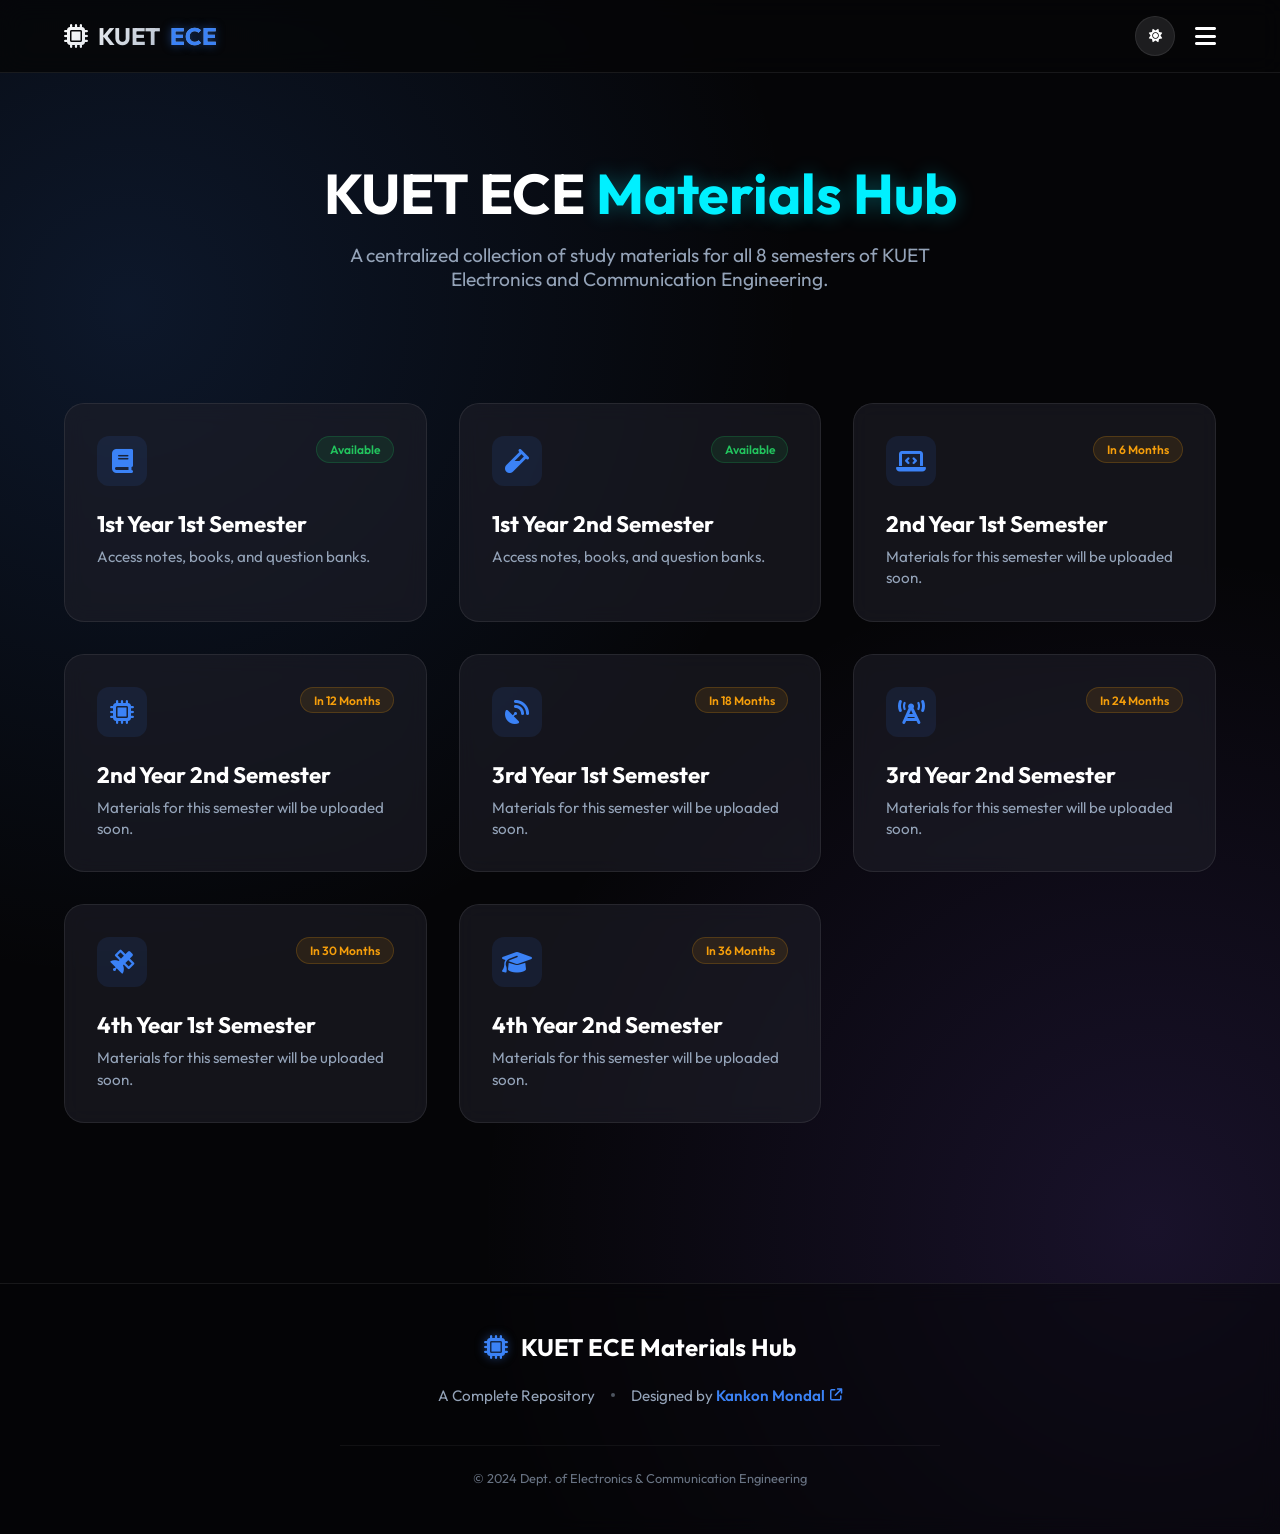
==== commit 0ea9f5e7: "1-2 Semester Added" ====
--- a/index.html
+++ b/index.html
@@ -9,7 +9,7 @@
     <meta property="og:description" content="Access lecture notes, books, and question banks for KUET ECE.">
     <meta property="og:type" content="website">
     <meta name="theme-color" content="#3b82f6">
-    <link rel="icon" href="assets/logo.ico" type="image/x-icon">
+    <link rel="icon" href="assets/favicon.ico" type="image/x-icon">
     <link rel="preconnect" href="https://fonts.googleapis.com">
     <link rel="preconnect" href="https://fonts.gstatic.com" crossorigin>
     <link href="https://fonts.googleapis.com/css2?family=Inter:wght@400;500;600;700&family=Outfit:wght@400;500;700&display=swap" rel="stylesheet">
@@ -67,17 +67,17 @@
             <a href="pages/semester-1-2.html" class="hub-card">
                 <div class="hub-card-header">
                     <div class="hub-card-icon"><i class="fa-solid fa-vial"></i></div>
-                    <span class="status-badge upcoming">Coming Soon</span>
+                    <span class="status-badge available">Available</span>
                 </div>
                 <h3>1st Year 2nd Semester</h3>
-                <p>Materials for this semester will be uploaded soon.</p>
+                <p>Access notes, books, and question banks.</p>
             </a>
 
             <!-- Semester 2-1 -->
             <a href="pages/semester-2-1.html" class="hub-card">
                 <div class="hub-card-header">
                     <div class="hub-card-icon"><i class="fa-solid fa-laptop-code"></i></div>
-                    <span class="status-badge upcoming">Coming Soon</span>
+                    <span class="status-badge upcoming countdown" data-date="2027-01-01T00:00:00">In 6 Months</span>
                 </div>
                 <h3>2nd Year 1st Semester</h3>
                 <p>Materials for this semester will be uploaded soon.</p>
@@ -87,7 +87,7 @@
             <a href="pages/semester-2-2.html" class="hub-card">
                 <div class="hub-card-header">
                     <div class="hub-card-icon"><i class="fa-solid fa-microchip"></i></div>
-                    <span class="status-badge upcoming">Coming Soon</span>
+                    <span class="status-badge upcoming countdown" data-date="2027-07-01T00:00:00">In 12 Months</span>
                 </div>
                 <h3>2nd Year 2nd Semester</h3>
                 <p>Materials for this semester will be uploaded soon.</p>
@@ -97,7 +97,7 @@
             <a href="pages/semester-3-1.html" class="hub-card">
                 <div class="hub-card-header">
                     <div class="hub-card-icon"><i class="fa-solid fa-satellite-dish"></i></div>
-                    <span class="status-badge upcoming">Coming Soon</span>
+                    <span class="status-badge upcoming countdown" data-date="2028-01-01T00:00:00">In 18 Months</span>
                 </div>
                 <h3>3rd Year 1st Semester</h3>
                 <p>Materials for this semester will be uploaded soon.</p>
@@ -107,7 +107,7 @@
             <a href="pages/semester-3-2.html" class="hub-card">
                 <div class="hub-card-header">
                     <div class="hub-card-icon"><i class="fa-solid fa-tower-cell"></i></div>
-                    <span class="status-badge upcoming">Coming Soon</span>
+                    <span class="status-badge upcoming countdown" data-date="2028-07-01T00:00:00">In 24 Months</span>
                 </div>
                 <h3>3rd Year 2nd Semester</h3>
                 <p>Materials for this semester will be uploaded soon.</p>
@@ -117,7 +117,7 @@
             <a href="pages/semester-4-1.html" class="hub-card">
                 <div class="hub-card-header">
                     <div class="hub-card-icon"><i class="fa-solid fa-satellite"></i></div>
-                    <span class="status-badge upcoming">Coming Soon</span>
+                    <span class="status-badge upcoming countdown" data-date="2029-01-01T00:00:00">In 30 Months</span>
                 </div>
                 <h3>4th Year 1st Semester</h3>
                 <p>Materials for this semester will be uploaded soon.</p>
@@ -127,7 +127,7 @@
             <a href="pages/semester-4-2.html" class="hub-card">
                 <div class="hub-card-header">
                     <div class="hub-card-icon"><i class="fa-solid fa-graduation-cap"></i></div>
-                    <span class="status-badge upcoming">Coming Soon</span>
+                    <span class="status-badge upcoming countdown" data-date="2029-07-01T00:00:00">In 36 Months</span>
                 </div>
                 <h3>4th Year 2nd Semester</h3>
                 <p>Materials for this semester will be uploaded soon.</p>
